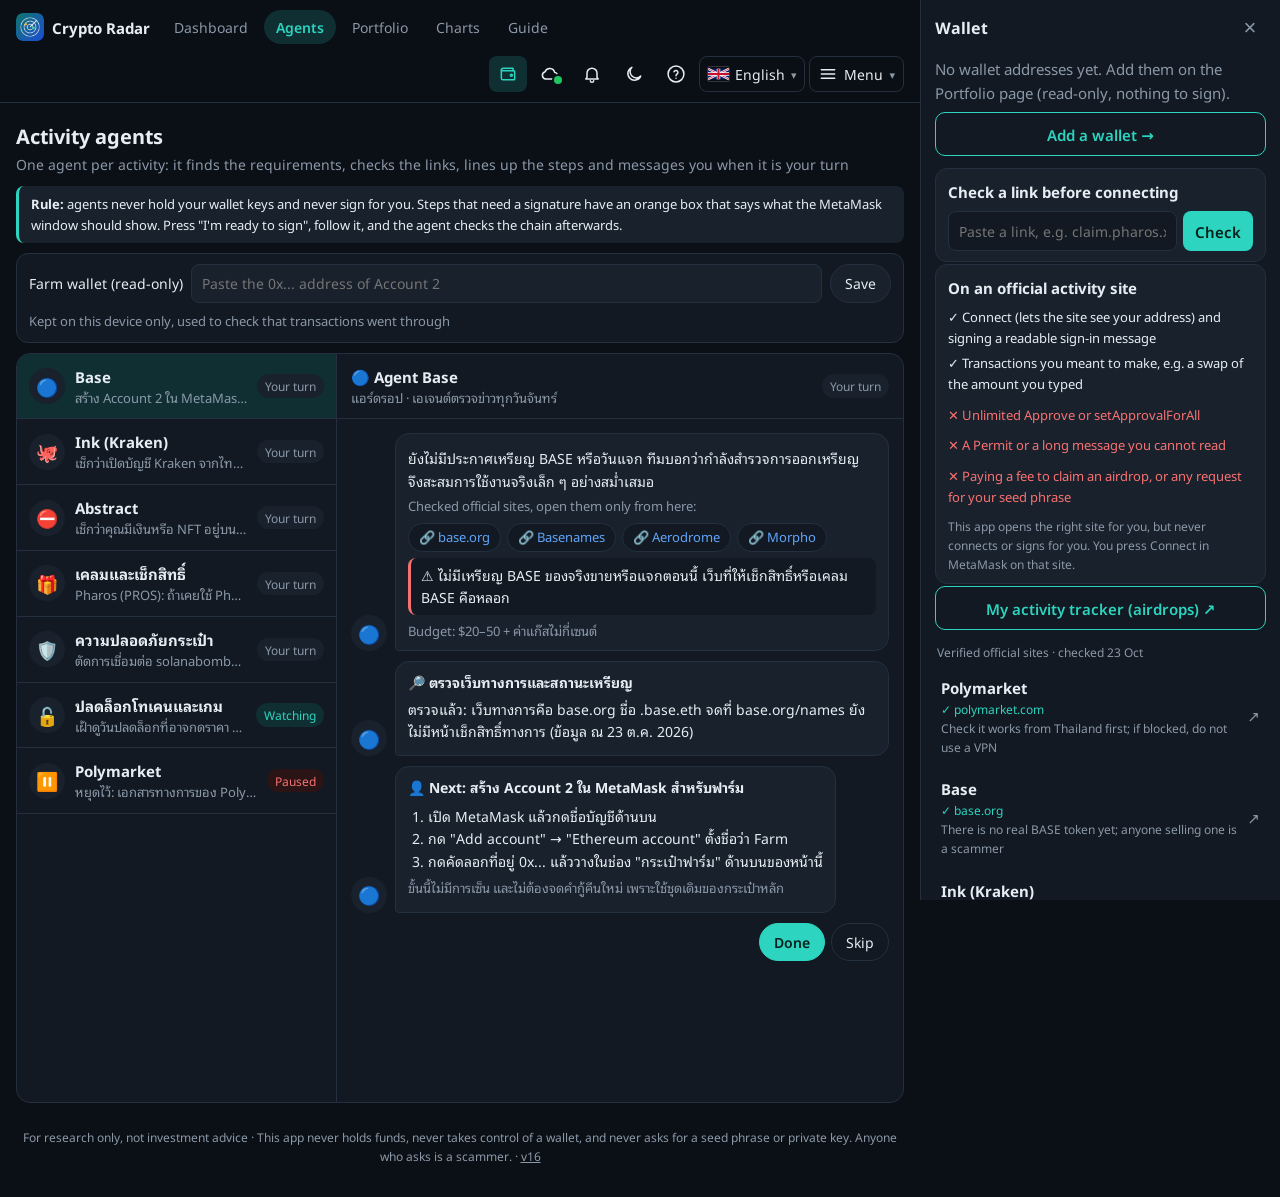
==== agents.html @ 705fb057 "v16: activity agents page (PM-style chat), per-agent task queues, sign-step pings One agent per acti" ====
<!doctype html>
<html lang="th">
<head>
<meta charset="utf-8">
<meta name="viewport" content="width=device-width,initial-scale=1,viewport-fit=cover">
<title>เอเจนต์ · เรดาร์คริปโต</title>
<meta name="theme-color" content="#0b1016">
<link rel="manifest" href="manifest.webmanifest">
<link rel="icon" href="icons/icon-192.png">
<link rel="apple-touch-icon" href="icons/apple-touch-icon.png">
<meta name="apple-mobile-web-app-capable" content="yes">
<meta name="apple-mobile-web-app-status-bar-style" content="black-translucent">
<link rel="preload" href="vendor/fonts/noto-sans-thai-looped-thai-wght-normal.woff2" as="font" type="font/woff2" crossorigin>
<link rel="stylesheet" href="css/app.css">
<script src="js/i18n.js"></script>
<style>
.ag { max-width: 1400px; margin: 0 auto; padding: 12px 16px 8px; }
.ag h1 { font-size: 20px; margin: 4px 0 2px; }
.ag .lead { color: var(--muted); margin: 0 0 10px; font-size: 14px; }
.rule { border-left: 3px solid var(--teal); background: var(--panel2); padding: 8px 12px; border-radius: 8px; margin: 0 0 10px; font-size: 13px; }
.farm { display: flex; flex-wrap: wrap; gap: 8px; align-items: center; background: var(--panel); border: 1px solid var(--line); border-radius: 12px; padding: 10px 12px; margin-bottom: 10px; font-size: 14px; }
.farm input { flex: 1 1 260px; min-width: 0; background: var(--panel2); border: 1px solid var(--line); border-radius: 8px; color: var(--fg); font: inherit; font-size: 14px; padding: 7px 10px; }
.btn { border: 1px solid var(--line); border-radius: 999px; padding: 7px 14px; background: var(--panel2); color: var(--fg); font: inherit; font-size: 14px; cursor: pointer; }
.btn.pri { background: var(--teal); color: var(--on-accent); border-color: var(--teal); font-weight: 600; }
.btn.warn { background: #f59e0b; color: #1f1300; border-color: #f59e0b; font-weight: 600; }
.btn.ghost { background: none; }
.btn:disabled { opacity: .6; cursor: wait; }
.meta { color: var(--muted); font-size: 13px; }
.pill { font-size: 12px; border-radius: 999px; padding: 2px 8px; background: var(--panel2); color: var(--muted); white-space: nowrap; }
.pill.sign { background: #3b2a06; color: #fbbf24; }
.pill.ok { background: var(--accent-bg); color: var(--teal); }
.pill.stop { background: #2a1416; color: #f87171; }
/* PM-style chat: agents on the left, the open conversation on the right; one pane at a time on a phone. */
.shell { display: grid; grid-template-columns: 320px 1fr; height: calc(100vh - 150px); min-height: 480px; background: var(--panel); border: 1px solid var(--line); border-radius: 14px; overflow: hidden; }
.alist { border-right: 1px solid var(--line); overflow-y: auto; }
.row { display: flex; gap: 10px; align-items: center; padding: 10px 12px; border-bottom: 1px solid var(--line); color: var(--fg); text-decoration: none; }
.row:hover { background: var(--panel2); }
.row.on { background: var(--accent-bg); }
.av { flex: none; width: 36px; height: 36px; border-radius: 50%; background: var(--panel2); display: grid; place-items: center; font-size: 18px; }
.mid { flex: 1; min-width: 0; display: flex; flex-direction: column; }
.mid .last { color: var(--muted); font-size: 13px; white-space: nowrap; overflow: hidden; text-overflow: ellipsis; }
.chat { display: flex; flex-direction: column; min-width: 0; min-height: 0; }
.chat .empty { margin: auto; color: var(--muted); }
.chead { display: flex; gap: 10px; align-items: center; padding: 10px 14px; border-bottom: 1px solid var(--line); }
.chead .ct { flex: 1; min-width: 0; display: flex; flex-direction: column; }
.back { display: none; color: var(--fg); text-decoration: none; font-size: 26px; line-height: 1; padding: 0 6px 0 0; }
.cbody { flex: 1; overflow-y: auto; padding: 14px; display: flex; flex-direction: column; gap: 10px; }
.msg { display: flex; gap: 8px; align-items: flex-end; max-width: 760px; }
.msg.me { align-self: flex-end; justify-content: flex-end; }
.bub { background: var(--panel2); border: 1px solid var(--line); border-radius: 14px 14px 14px 4px; padding: 9px 12px; font-size: 14px; min-width: 0; }
.msg.me .bub { background: var(--teal); color: var(--on-accent); border-color: var(--teal); border-radius: 14px 14px 4px 14px; }
.bub p { margin: 4px 0; }
.bub ol, .bub ul { margin: 6px 0; padding-left: 20px; }
.bub .tm { display: block; font-size: 11px; opacity: .75; text-align: right; }
.bub a { color: var(--blue); }
.links { display: flex; flex-wrap: wrap; gap: 6px; margin: 6px 0; }
.links a { background: var(--panel); border: 1px solid var(--line); border-radius: 999px; padding: 3px 10px; font-size: 13px; text-decoration: none; }
.danger { border-left: 3px solid #f87171; background: var(--panel); padding: 6px 10px; border-radius: 8px; margin: 6px 0; }
.facts { border: 1px solid #f59e0b; border-radius: 10px; padding: 8px 10px; margin-top: 6px; }
.chk { display: block; margin: 4px 0; }
.no { color: #f87171; margin-top: 6px; }
.replies { display: flex; flex-wrap: wrap; gap: 6px; justify-content: flex-end; }
@media (max-width: 759px) {
  .shell { grid-template-columns: 1fr; height: calc(100vh - 120px); }
  .shell.open .alist { display: none; }
  .shell:not(.open) .chat { display: none; }
  .back { display: block; }
  .rule, .ag .lead { display: none; }
}
</style>
</head>
<body>
<header class="app-bar">
  <a class="brand" href="./"><img src="icons/icon-192.png" alt=""><span>เรดาร์คริปโต</span></a>
  <nav class="tabs">
    <a href="./">แดชบอร์ด</a>
    <a href="agents.html" class="on">เอเจนต์</a>
    <a href="portfolio.html">พอร์ต</a>
    <a href="coin.html">กราฟ</a>
    <a href="guide.html">คู่มือ</a>
  </nav>
</header>

<main class="ag">
  <h1>เอเจนต์ทำกิจกรรมแทน</h1>
  <p class="lead">เอเจนต์ 1 ตัวต่อ 1 กิจกรรม หาเงื่อนไข ตรวจลิงก์ เรียงขั้นตอน และทักคุณเมื่อถึงคิว</p>
  <div class="rule"><b>กฎ:</b> เอเจนต์ไม่ถือกุญแจกระเป๋าและไม่เซ็นแทนคุณ ขั้นที่ต้องเซ็นจะมีกรอบสีส้ม บอกว่าหน้าต่าง MetaMask ควรเป็นแบบไหน กด "ฉันพร้อมเซ็น" แล้วทำตาม เซ็นเสร็จเอเจนต์จะตรวจบนเชนให้</div>

  <div class="farm">
    <span>กระเป๋าฟาร์ม (ดูอย่างเดียว)</span>
    <input id="farm" placeholder="วางที่อยู่ 0x... ของ Account 2" autocomplete="off" spellcheck="false">
    <button class="btn" id="farm-save" type="button">บันทึก</button>
    <span class="meta" id="farm-msg">เก็บไว้ในเครื่องนี้เท่านั้น ใช้ตรวจว่าธุรกรรมสำเร็จ</span>
  </div>

  <div class="shell" id="ag-shell">
    <nav class="alist" id="ag-list"><p class="loading">กำลังโหลด…</p></nav>
    <section class="chat" id="ag-chat"></section>
  </div>
</main>

<footer class="app-foot">
  ข้อมูลเพื่อการศึกษา ไม่ใช่คำแนะนำการลงทุน · แอปนี้ไม่รับฝากเงิน ไม่เชื่อมกระเป๋า และไม่ขอ seed phrase หรือ private key ใครขอคือมิจฉาชีพ
</footer>

<script src="js/version.js"></script>
<script src="js/app.js"></script>
<script src="js/wallet-panel.js"></script>
<script src="js/coins.js"></script>
<script src="js/alerts.js"></script>
<script src="js/agents.js"></script>
</body>
</html>
---- css/app.css ----
/* Noto Sans Thai Looped (SIL OFL, vendor/fonts/OFL.txt), served from the app so it also works offline. */
@font-face { font-family: "Noto Sans Thai Looped"; font-style: normal; font-display: swap; font-weight: 100 900;
  src: url(../vendor/fonts/noto-sans-thai-looped-thai-wght-normal.woff2) format("woff2-variations"), url(../vendor/fonts/noto-sans-thai-looped-thai-wght-normal.woff2) format("woff2");
  unicode-range: U+02D7, U+0303, U+0331, U+0E01-0E5B, U+200C-200D, U+25CC; }
@font-face { font-family: "Noto Sans Thai Looped"; font-style: normal; font-display: swap; font-weight: 100 900;
  src: url(../vendor/fonts/noto-sans-thai-looped-latin-wght-normal.woff2) format("woff2-variations"), url(../vendor/fonts/noto-sans-thai-looped-latin-wght-normal.woff2) format("woff2");
  unicode-range: U+0000-00FF, U+0131, U+0152-0153, U+02BB-02BC, U+02C6, U+02DA, U+02DC, U+0304, U+0308, U+0329, U+2000-206F, U+20AC, U+2122, U+2191, U+2193, U+2212, U+2215, U+FEFF, U+FFFD; }
:root {
  color-scheme: dark;
  --bg: #0b1016; --panel: #121922; --panel2: #18212c; --line: #243040;
  --fg: #e6edf3; --muted: #8b98a8; --teal: #2dd4bf; --blue: #60a5fa;
  --bar: rgba(11, 16, 22, .92); --accent-bg: #0f2f33; --on-accent: #04201c; --shadow: 0 10px 30px rgba(0, 0, 0, .45);
  /* Tokens the dashboard page expects from its host */
  --app-font: "Noto Sans Thai Looped", system-ui, -apple-system, "Segoe UI", "Leelawadee UI", sans-serif;
  --font-anthropic-sans: var(--app-font);
  --cds-font-size-caption: .8125rem; --cds-font-size-body: .9375rem; --cds-font-size-heading: 1.125rem;
  --cds-gap-xs: .25rem; --cds-gap-sm: .5rem; --cds-gap-md: .875rem; --cds-gap-lg: 1.25rem;
  --cds-pad-sm: .5rem; --cds-pad-md: .875rem; --cds-pad-lg: 1.25rem;
  --cds-radius: 14px; --cds-dur-slow: .3s;
}
* { box-sizing: border-box; }
html { background: var(--bg); }
body {
  margin: 0; background: var(--bg); color: var(--fg);
  font: 15px/1.6 var(--app-font);
  padding: env(safe-area-inset-top) env(safe-area-inset-right) env(safe-area-inset-bottom) env(safe-area-inset-left);
}
.app-bar {
  position: sticky; top: 0; z-index: 10; display: flex; align-items: center; gap: 12px; flex-wrap: wrap;
  padding: 10px 16px; background: var(--bar); backdrop-filter: blur(8px); border-bottom: 1px solid var(--line);
}
.brand { display: flex; align-items: center; gap: 8px; color: var(--fg); text-decoration: none; font-weight: 700; }
.brand img { width: 28px; height: 28px; border-radius: 7px; }
.tabs { display: flex; gap: 4px; }
.tabs a { color: var(--muted); text-decoration: none; padding: 6px 12px; border-radius: 999px; font-size: 14px; }
.tabs a.on { background: var(--accent-bg); color: var(--teal); font-weight: 600; }
.install { border: 0; border-radius: 8px; padding: 7px 12px; background: var(--teal); color: var(--on-accent); font: inherit; font-size: 14px; font-weight: 600; cursor: pointer; }
.app-main { max-width: 2400px; margin: 0 auto; padding: 0 clamp(12px, 1.5vw, 28px); }
.app-main .nf { border-radius: 0; }
.loading { color: var(--muted); padding: 40px 0; text-align: center; }
.app-foot { max-width: 2400px; margin: 0 auto; padding: 16px 16px 32px; color: var(--muted); font-size: 12px; text-align: center; }
.toast {
  position: fixed; left: 50%; bottom: calc(16px + env(safe-area-inset-bottom)); transform: translateX(-50%); z-index: 20;
  background: var(--panel2); border: 1px solid var(--line); border-radius: 10px; padding: 10px 14px; font-size: 14px;
  box-shadow: var(--shadow); max-width: calc(100vw - 32px);
}
.dash-skeleton { color: var(--muted); }
.new-version { display: flex; align-items: center; gap: 10px; }
.new-version button { border: 0; border-radius: 6px; padding: 5px 10px; background: var(--teal); color: var(--on-accent); font: inherit; font-weight: 600; cursor: pointer; }
a.toast { color: var(--fg); text-decoration: none; }
#price-table tbody tr { cursor: pointer; }
#price-table tbody tr:hover td { background: rgba(45, 212, 191, .06); }
.coinlink { color: inherit; text-decoration: underline dotted; text-underline-offset: 3px; }
.alert-toast { border-color: var(--teal); }

/* Top-right toolbar: status, bell, theme, help, language, menu */
.tools { margin-left: auto; display: flex; align-items: center; gap: 4px; }
.tb { position: relative; display: inline-flex; align-items: center; gap: 6px; height: 36px; min-width: 36px; padding: 0 8px; justify-content: center;
  border: 1px solid transparent; border-radius: 8px; background: none; color: var(--fg); font: inherit; font-size: 14px; font-weight: 400; cursor: pointer; text-decoration: none; }
.tb:hover, .tb[aria-expanded="true"] { background: var(--panel2); border-color: var(--line); }
.tb:focus-visible { outline: 2px solid var(--teal); outline-offset: 1px; }
.lang .tb, .menu .tb { border-color: var(--line); }
.tb .caret { color: var(--muted); font-size: 11px; }
.flag { display: inline-flex; line-height: 0; } .flag svg { border-radius: 2px; box-shadow: 0 0 0 1px rgba(127, 127, 127, .35); }
.status .dot { position: absolute; right: 6px; bottom: 7px; width: 8px; height: 8px; border-radius: 50%; background: #22c55e; box-shadow: 0 0 0 2px var(--bg); }
.status.off .dot { background: var(--muted); }
.status.off .tb { color: var(--muted); }
.bell .badge { position: absolute; top: 2px; right: 1px; min-width: 17px; height: 17px; padding: 0 4px; border-radius: 9px; background: #ef4444; color: #fff;
  font-size: 11px; font-weight: 700; line-height: 17px; text-align: center; box-shadow: 0 0 0 2px var(--bg); }
.dd { position: relative; }
.dd-panel { position: absolute; right: 0; top: calc(100% + 6px); z-index: 30; width: max-content; min-width: 220px; max-width: min(360px, calc(100vw - 24px));
  max-height: min(70vh, 520px); overflow: auto; background: var(--panel); border: 1px solid var(--line); border-radius: 12px; padding: 6px; box-shadow: var(--shadow); font-size: 14px; }
.status .dd-panel { padding: 12px 14px; display: grid; gap: 4px; }
.bell .dd-panel { width: 340px; }
.dd-head { font-weight: 700; padding: 6px 8px 4px; }
.dd-sec { color: var(--muted); font-size: 12px; padding: 8px 8px 2px; }
.dd-empty, .dd-note { padding: 8px; font-size: 12px; }
.dd-note { border-top: 1px solid var(--line); margin-top: 4px; }
.dd-sep { height: 1px; background: var(--line); margin: 4px 2px; }
.dd-item { display: flex; flex-direction: column; gap: 1px; width: 100%; padding: 8px; border: 0; border-radius: 8px; background: none; color: var(--fg);
  font: inherit; font-weight: 400; text-align: left; text-decoration: none; cursor: pointer; }
.dd-item.row { flex-direction: row; align-items: center; gap: 10px; }
.dd-item:hover, .dd-item:focus-visible { background: var(--panel2); outline: none; }
.dd-item .s { color: var(--muted); font-size: 12px; }
.dd-item.new .t::before { content: ""; display: inline-block; width: 7px; height: 7px; border-radius: 50%; background: var(--teal); margin-right: 6px; vertical-align: middle; }
.dd-item .ico { width: 20px; text-align: center; }
.dd-item .chk { margin-left: auto; color: var(--teal); font-weight: 700; }
.dd-item.on { color: var(--teal); }
.muted { color: var(--muted); }
.foot-ver { color: inherit; }
@media (max-width: 760px) {
  .app-bar { gap: 6px 8px; padding: 8px 12px; }
  .tabs { order: 3; width: 100%; justify-content: space-between; }
  .tabs a { flex: 1; text-align: center; padding: 6px 4px; }
  .tb .lbl, .tb .caret { display: none; }
  .tb { padding: 0 6px; }
  .install { padding: 6px 10px; font-size: 13px; }
  .dd { position: static; }
  .dd-panel { position: fixed; left: 12px; right: 12px; top: var(--top, 56px); width: auto; max-width: none; }
  .bell .dd-panel { width: auto; }
}
@media (max-width: 440px) { .brand span { display: none; } }

/* Light theme */
html[data-theme="light"] {
  color-scheme: light;
  --bg: #f5f7fa; --panel: #ffffff; --panel2: #eef2f6; --line: #d6dde6;
  --fg: #16202b; --muted: #5b6878; --teal: #0f766e; --blue: #1d4ed8;
  --bar: rgba(255, 255, 255, .92); --accent-bg: #d5f3ef; --on-accent: #ffffff; --shadow: 0 10px 30px rgba(15, 23, 42, .14);
  --green: #15803d; --amber: #b45309; --red: #dc2626;
}
html[data-theme="light"] .nf {
  color-scheme: light;
  --nf-bg: #f5f7fa; --nf-panel: #ffffff; --nf-panel-2: #eef2f6; --nf-line: #d6dde6; --nf-fg: #16202b; --nf-muted: #5b6878;
  --nf-teal: #0f766e; --nf-blue: #1d4ed8; --nf-green: #15803d; --nf-amber: #b45309; --nf-pink: #be185d; --nf-red: #dc2626; --nf-grey: #64748b;
}
html[data-theme="light"] .nf-nav button.on, html[data-theme="light"] .nf-filter button.on, html[data-theme="light"] .nf-go { background: #d5f3ef; }
html[data-theme="light"] .nf-go:hover, html[data-theme="light"] .nf-go:focus-visible, html[data-theme="light"] .nf-pf-go { color: #fff; }
html[data-theme="light"] .nf-alert, html[data-theme="light"] .nf-cd .it.hot { background: #fdecec; border-color: #f3b4b4; }
html[data-theme="light"] .nf-alert b:first-child { color: #b91c1c; }
html[data-theme="light"] .nf-adc .wl { color: #b45309; }
html[data-theme="light"] .pos { color: #15803d; } html[data-theme="light"] .neg { color: #dc2626; }
html[data-theme="light"] .b-up { background: #dcfce7; color: #15803d; } html[data-theme="light"] .b-down { background: #fee2e2; color: #b91c1c; } html[data-theme="light"] .b-side { background: #fef3c7; color: #92400e; }
html[data-theme="light"] .ic.xlm { background: #333; }
.dd-panel[hidden] { display: none !important; }

/* Wallet side panel (js/wallet-panel.js): docked on wide screens, a sheet on phones */
.wbtn[aria-pressed="true"] { background: var(--accent-bg); color: var(--teal); }
body.wp-docked { padding-right: calc(360px + env(safe-area-inset-right)); }
.wpanel { position: fixed; top: 0; right: 0; bottom: 0; width: 360px; z-index: 15; overflow-y: auto; overscroll-behavior: contain;
  background: var(--panel); border-left: 1px solid var(--line); padding: 12px 14px calc(16px + env(safe-area-inset-bottom)); display: flex; flex-direction: column; gap: 12px; }
body.wp-sheet .wpanel { z-index: 40; width: min(420px, 100%); box-shadow: var(--shadow); padding-top: calc(12px + env(safe-area-inset-top)); }
.wpanel[hidden] { display: none; }
.wp-head { display: flex; align-items: center; gap: 8px; }
.wp-head > b { font-size: 16px; }
.wp-acct { flex: 1; min-width: 0; font: inherit; font-weight: 700; font-size: 16px; color: var(--fg); background: none; border: 1px solid transparent; border-radius: 8px; padding: 6px 4px; cursor: pointer; }
.wp-acct:hover { border-color: var(--line); }
.wp-acct option { background: var(--panel); color: var(--fg); }
.wp-x { margin-left: auto; width: 32px; height: 32px; border: 0; border-radius: 8px; background: none; color: var(--muted); font-size: 22px; line-height: 1; cursor: pointer; }
.wp-x:hover { background: var(--panel2); color: var(--fg); }
.wp-addr { align-self: flex-start; display: inline-flex; gap: 4px; align-items: center; border: 1px solid var(--line); border-radius: 999px; background: var(--panel2); color: var(--fg);
  padding: 4px 10px; font: inherit; font-size: 13px; font-family: ui-monospace, Menlo, Consolas, monospace; cursor: pointer; max-width: 100%; }
.wp-addr.full { align-self: stretch; border-radius: 8px; justify-content: space-between; }
.wp-addr .mono { overflow-wrap: anywhere; text-align: left; }
.wp-addr .ic { color: var(--muted); }
.wp-addr.copied { border-color: var(--teal); color: var(--teal); }
.wp-addr.copied .ic::after { content: " ✓"; }
.wp-total b { display: block; font-size: 30px; font-weight: 700; font-variant-numeric: tabular-nums; line-height: 1.2; }
.wp-total .muted { font-size: 12px; }
.wp-acts { display: grid; grid-template-columns: repeat(4, 1fr); gap: 8px; }
.wp-act { display: flex; flex-direction: column; align-items: center; gap: 2px; padding: 10px 4px; border: 0; border-radius: 12px; background: var(--panel2);
  color: var(--fg); font: inherit; font-size: 13px; font-weight: 600; text-decoration: none; cursor: pointer; }
.wp-act:hover { outline: 1px solid var(--line); }
.wp-act .i { font-size: 17px; line-height: 1.2; }
.wp-recv { display: grid; gap: 6px; }
.wp-recv p { margin: 0; font-size: 12px; }
.wp-tabs { display: flex; gap: 18px; border-bottom: 1px solid var(--line); }
.wp-tabs button { border: 0; background: none; color: var(--muted); font: inherit; font-weight: 600; padding: 6px 0 8px; cursor: pointer; border-bottom: 2px solid transparent; margin-bottom: -1px; }
.wp-tabs button.on { color: var(--fg); border-bottom-color: var(--fg); }
.wp-list { display: flex; flex-direction: column; gap: 2px; }
.wp-pad { padding: 8px 2px; margin: 0; }
.wp-tok, .wp-site { display: flex; align-items: center; gap: 10px; padding: 9px 6px; border-radius: 10px; color: var(--fg); text-decoration: none; }
a.wp-tok[href]:hover, .wp-site:hover { background: var(--panel2); }
.wp-tok.unv { opacity: .55; }
.wp-dot { width: 32px; height: 32px; border-radius: 50%; display: grid; place-items: center; color: #fff; font-weight: 700; font-size: 13px; flex: none; }
.wp-tok .l, .wp-site .l { display: flex; flex-direction: column; min-width: 0; flex: 1; }
.wp-tok .r { display: flex; flex-direction: column; align-items: flex-end; text-align: right; }
.wp-tok .muted, .wp-site .muted { font-size: 12px; }
.wp-tok b { font-variant-numeric: tabular-nums; }
.wp-site .host { color: var(--teal); font-size: 12px; overflow-wrap: anywhere; }
.wp-site .go { color: var(--muted); }
.wp-sec { color: var(--muted); font-size: 12px; padding: 10px 2px 2px; }
.wp-check, .wp-rules { background: var(--panel2); border: 1px solid var(--line); border-radius: 12px; padding: 10px 12px; display: grid; gap: 8px; }
.wp-row { display: flex; gap: 6px; }
.wp-row input { flex: 1; min-width: 0; padding: 8px 10px; border-radius: 8px; border: 1px solid var(--line); background: var(--panel); color: var(--fg); font: inherit; font-size: 14px; }
.wp-row button { border: 0; border-radius: 8px; padding: 8px 12px; background: var(--teal); color: var(--on-accent); font: inherit; font-weight: 600; cursor: pointer; }
.wp-res:empty { display: none; }
.wp-res { display: grid; gap: 4px; font-size: 13px; border-radius: 8px; padding: 8px 10px; }
.wp-res.ok { background: rgba(34, 197, 94, .12); } .wp-res.warn { background: rgba(251, 191, 36, .14); } .wp-res.bad { background: rgba(248, 113, 113, .16); }
.wp-res a { color: var(--teal); font-weight: 600; }
.wp-rules ul { margin: 0; padding: 0; list-style: none; display: grid; gap: 4px; font-size: 13px; }
.wp-rules li.ok { color: var(--fg); } .wp-rules li.no { color: #f87171; }
html[data-theme="light"] .wp-rules li.no { color: #dc2626; }
.wp-rules p { margin: 0; font-size: 12px; }
.wp-cta { display: block; text-align: center; padding: 9px 12px; border-radius: 10px; border: 1px solid var(--teal); color: var(--teal); text-decoration: none; font-weight: 600; }
.wp-empty { display: grid; gap: 8px; }
.wp-empty p { margin: 0; color: var(--muted); }
@media (max-width: 1199px) { body.wp-docked { padding-right: env(safe-area-inset-right); } }

/* Wallet badges and wallet tabs (portfolio page and side panel) */
.wbadge { width: 26px; height: 26px; border-radius: 8px; display: inline-grid; place-items: center; flex: none; color: #fff; font-weight: 800; font-size: 13px; line-height: 1; overflow: hidden; }
.wbadge.img { background: #fff; }
.wbadge img { width: 100%; height: 100%; object-fit: contain; }
.wtabs { display: flex; gap: 6px; overflow-x: auto; padding: 2px 0 10px; scrollbar-width: thin; }
.wtab { display: inline-flex; align-items: center; gap: 8px; flex: none; padding: 7px 12px 7px 8px; border: 1px solid var(--line); border-radius: 12px;
  background: var(--panel2); color: var(--fg); font: inherit; font-size: 14px; font-weight: 600; cursor: pointer; }
.wtab .tot { color: var(--muted); font-weight: 500; font-variant-numeric: tabular-nums; }
.wtab.on { border-color: var(--teal); box-shadow: inset 0 0 0 1px var(--teal); }
.wtab.add { color: var(--teal); border-style: dashed; }
.wtab .plus { width: 26px; height: 26px; display: grid; place-items: center; font-size: 20px; }
.wpick { display: grid; grid-template-columns: repeat(auto-fill, minmax(210px, 1fr)); gap: 8px; }
.wpick-b { display: flex; align-items: center; gap: 10px; padding: 10px 12px; border: 1px solid var(--line); border-radius: 12px; background: var(--panel2);
  color: var(--fg); font: inherit; text-align: left; cursor: pointer; }
.wpick-b:hover { border-color: var(--teal); }
.wpick-b .wbadge { width: 34px; height: 34px; border-radius: 10px; font-size: 17px; }
.wpick-b .t { display: flex; flex-direction: column; }
.wpick-b .t .muted { font-size: 12px; font-weight: 400; }
.wp-name { font-size: 16px; min-width: 0; overflow: hidden; text-overflow: ellipsis; white-space: nowrap; }
.wp-wtabs { display: flex; gap: 6px; overflow-x: auto; }
.wp-wtab { display: grid; place-items: center; width: 40px; height: 40px; flex: none; border: 1px solid var(--line); border-radius: 12px; background: var(--panel2); cursor: pointer; padding: 0; }
.wp-wtab .wbadge { width: 28px; height: 28px; }
.wp-wtab.on { border-color: var(--teal); box-shadow: inset 0 0 0 1px var(--teal); }
.wp-wtab.plus { color: var(--teal); font-size: 22px; text-decoration: none; border-style: dashed; }
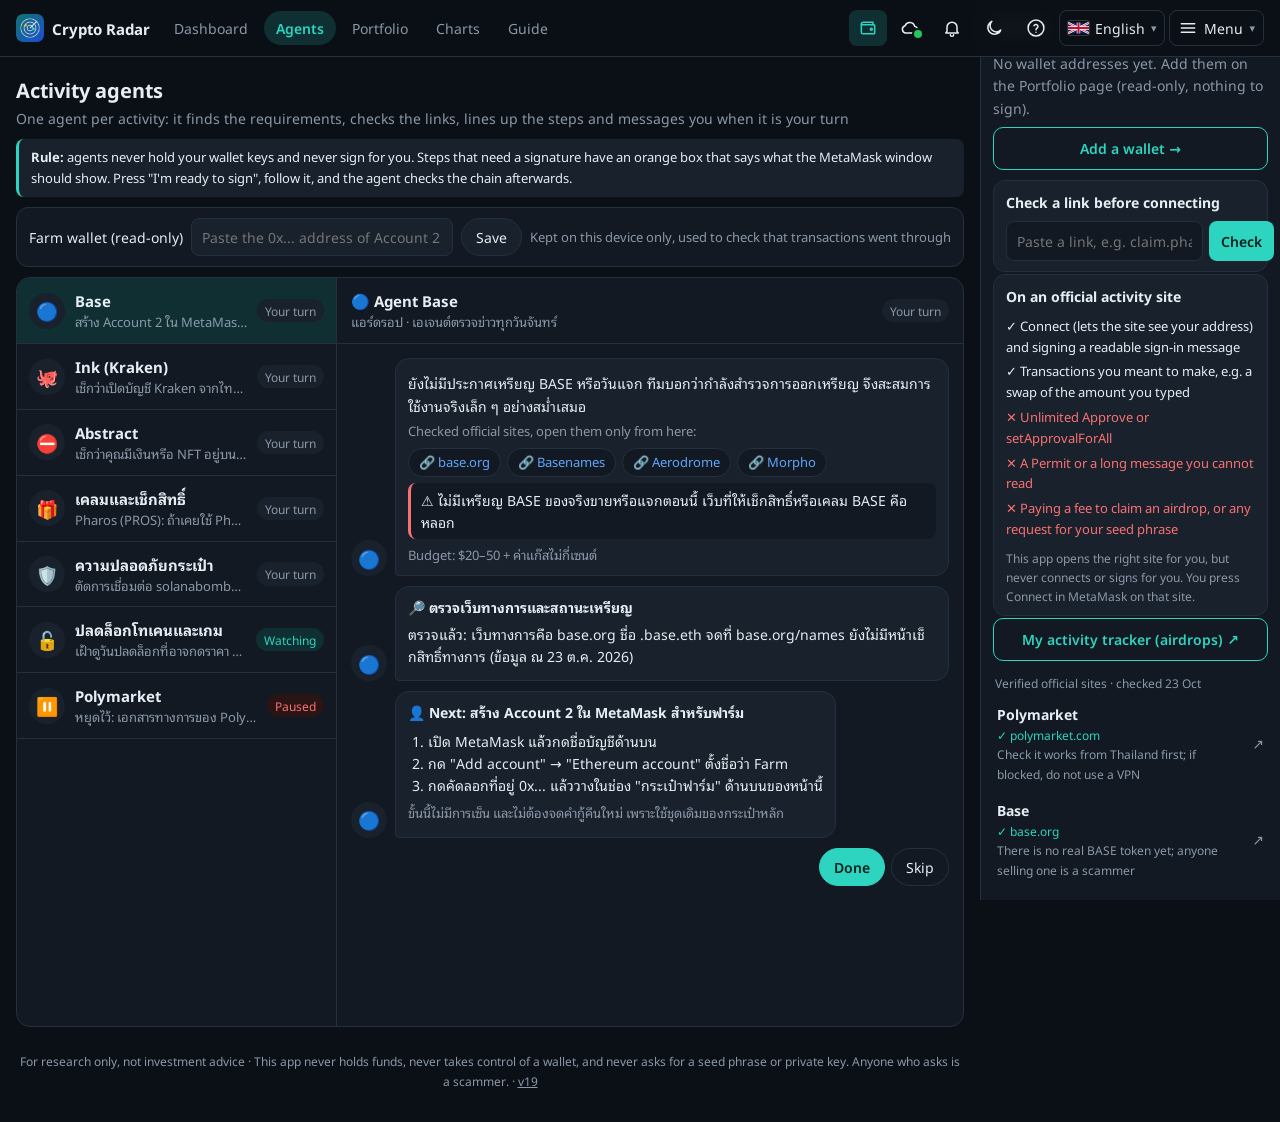
==== commit 2871fbaa: "v19: floating agent chat on every page, PM style A round button bottom-right (with the number of age" ====
--- a/agents.html
+++ b/agents.html
@@ -20,51 +20,16 @@
 .rule { border-left: 3px solid var(--teal); background: var(--panel2); padding: 8px 12px; border-radius: 8px; margin: 0 0 10px; font-size: 13px; }
 .farm { display: flex; flex-wrap: wrap; gap: 8px; align-items: center; background: var(--panel); border: 1px solid var(--line); border-radius: 12px; padding: 10px 12px; margin-bottom: 10px; font-size: 14px; }
 .farm input { flex: 1 1 260px; min-width: 0; background: var(--panel2); border: 1px solid var(--line); border-radius: 8px; color: var(--fg); font: inherit; font-size: 14px; padding: 7px 10px; }
-.btn { border: 1px solid var(--line); border-radius: 999px; padding: 7px 14px; background: var(--panel2); color: var(--fg); font: inherit; font-size: 14px; cursor: pointer; }
-.btn.pri { background: var(--teal); color: var(--on-accent); border-color: var(--teal); font-weight: 600; }
-.btn.warn { background: #f59e0b; color: #1f1300; border-color: #f59e0b; font-weight: 600; }
-.btn.ghost { background: none; }
-.btn:disabled { opacity: .6; cursor: wait; }
-.meta { color: var(--muted); font-size: 13px; }
-.pill { font-size: 12px; border-radius: 999px; padding: 2px 8px; background: var(--panel2); color: var(--muted); white-space: nowrap; }
-.pill.sign { background: #3b2a06; color: #fbbf24; }
-.pill.ok { background: var(--accent-bg); color: var(--teal); }
-.pill.stop { background: #2a1416; color: #f87171; }
 /* PM-style chat: agents on the left, the open conversation on the right; one pane at a time on a phone. */
 .shell { display: grid; grid-template-columns: 320px 1fr; height: calc(100vh - 150px); min-height: 480px; background: var(--panel); border: 1px solid var(--line); border-radius: 14px; overflow: hidden; }
 .alist { border-right: 1px solid var(--line); overflow-y: auto; }
-.row { display: flex; gap: 10px; align-items: center; padding: 10px 12px; border-bottom: 1px solid var(--line); color: var(--fg); text-decoration: none; }
-.row:hover { background: var(--panel2); }
-.row.on { background: var(--accent-bg); }
-.av { flex: none; width: 36px; height: 36px; border-radius: 50%; background: var(--panel2); display: grid; place-items: center; font-size: 18px; }
-.mid { flex: 1; min-width: 0; display: flex; flex-direction: column; }
-.mid .last { color: var(--muted); font-size: 13px; white-space: nowrap; overflow: hidden; text-overflow: ellipsis; }
 .chat { display: flex; flex-direction: column; min-width: 0; min-height: 0; }
 .chat .empty { margin: auto; color: var(--muted); }
-.chead { display: flex; gap: 10px; align-items: center; padding: 10px 14px; border-bottom: 1px solid var(--line); }
-.chead .ct { flex: 1; min-width: 0; display: flex; flex-direction: column; }
-.back { display: none; color: var(--fg); text-decoration: none; font-size: 26px; line-height: 1; padding: 0 6px 0 0; }
-.cbody { flex: 1; overflow-y: auto; padding: 14px; display: flex; flex-direction: column; gap: 10px; }
-.msg { display: flex; gap: 8px; align-items: flex-end; max-width: 760px; }
-.msg.me { align-self: flex-end; justify-content: flex-end; }
-.bub { background: var(--panel2); border: 1px solid var(--line); border-radius: 14px 14px 14px 4px; padding: 9px 12px; font-size: 14px; min-width: 0; }
-.msg.me .bub { background: var(--teal); color: var(--on-accent); border-color: var(--teal); border-radius: 14px 14px 4px 14px; }
-.bub p { margin: 4px 0; }
-.bub ol, .bub ul { margin: 6px 0; padding-left: 20px; }
-.bub .tm { display: block; font-size: 11px; opacity: .75; text-align: right; }
-.bub a { color: var(--blue); }
-.links { display: flex; flex-wrap: wrap; gap: 6px; margin: 6px 0; }
-.links a { background: var(--panel); border: 1px solid var(--line); border-radius: 999px; padding: 3px 10px; font-size: 13px; text-decoration: none; }
-.danger { border-left: 3px solid #f87171; background: var(--panel); padding: 6px 10px; border-radius: 8px; margin: 6px 0; }
-.facts { border: 1px solid #f59e0b; border-radius: 10px; padding: 8px 10px; margin-top: 6px; }
-.chk { display: block; margin: 4px 0; }
-.no { color: #f87171; margin-top: 6px; }
-.replies { display: flex; flex-wrap: wrap; gap: 6px; justify-content: flex-end; }
 @media (max-width: 759px) {
   .shell { grid-template-columns: 1fr; height: calc(100vh - 120px); }
   .shell.open .alist { display: none; }
   .shell:not(.open) .chat { display: none; }
-  .back { display: block; }
+  .agc .back { display: block; }
   .rule, .ag .lead { display: none; }
 }
 </style>
@@ -81,7 +46,7 @@
   </nav>
 </header>
 
-<main class="ag">
+<main class="ag agc">
   <h1>เอเจนต์ทำกิจกรรมแทน</h1>
   <p class="lead">เอเจนต์ 1 ตัวต่อ 1 กิจกรรม หาเงื่อนไข ตรวจลิงก์ เรียงขั้นตอน และทักคุณเมื่อถึงคิว</p>
   <div class="rule"><b>กฎ:</b> เอเจนต์ไม่ถือกุญแจกระเป๋าและไม่เซ็นแทนคุณ ขั้นที่ต้องเซ็นจะมีกรอบสีส้ม บอกว่าหน้าต่าง MetaMask ควรเป็นแบบไหน กด "ฉันพร้อมเซ็น" แล้วทำตาม เซ็นเสร็จเอเจนต์จะตรวจบนเชนให้</div>
--- a/css/app.css
+++ b/css/app.css
@@ -126,9 +126,13 @@
 
 /* Wallet side panel (js/wallet-panel.js): docked on wide screens, a sheet on phones */
 .wbtn[aria-pressed="true"] { background: var(--accent-bg); color: var(--teal); }
-body.wp-docked { padding-right: calc(360px + env(safe-area-inset-right)); }
-.wpanel { position: fixed; top: 0; right: 0; bottom: 0; width: 360px; z-index: 15; overflow-y: auto; overscroll-behavior: contain;
-  background: var(--panel); border-left: 1px solid var(--line); padding: 12px 14px calc(16px + env(safe-area-inset-bottom)); display: flex; flex-direction: column; gap: 12px; }
+:root { --wp-w: 300px; }
+body.wp-docked { padding-right: calc(var(--wp-w) + env(safe-area-inset-right)); }
+/* Docked panel sits under the top bar; the bar keeps the full width by reaching into the body's right padding. */
+body.wp-docked .app-bar { margin-right: calc(-1 * (var(--wp-w) + env(safe-area-inset-right))); z-index: 20; }
+body.wp-docked .wpanel { top: var(--bar-h, 0px); }
+.wpanel { position: fixed; top: 0; right: 0; bottom: 0; width: var(--wp-w); z-index: 15; overflow-y: auto; overscroll-behavior: contain;
+  background: var(--panel); border-left: 1px solid var(--line); padding: 10px 12px calc(14px + env(safe-area-inset-bottom)); display: flex; flex-direction: column; gap: 10px; font-size: 14px; }
 body.wp-sheet .wpanel { z-index: 40; width: min(420px, 100%); box-shadow: var(--shadow); padding-top: calc(12px + env(safe-area-inset-top)); }
 .wpanel[hidden] { display: none; }
 .wp-head { display: flex; align-items: center; gap: 8px; }
@@ -145,13 +149,13 @@
 .wp-addr .ic { color: var(--muted); }
 .wp-addr.copied { border-color: var(--teal); color: var(--teal); }
 .wp-addr.copied .ic::after { content: " ✓"; }
-.wp-total b { display: block; font-size: 30px; font-weight: 700; font-variant-numeric: tabular-nums; line-height: 1.2; }
+.wp-total b { display: block; font-size: 24px; font-weight: 700; font-variant-numeric: tabular-nums; line-height: 1.2; }
 .wp-total .muted { font-size: 12px; }
-.wp-acts { display: grid; grid-template-columns: repeat(4, 1fr); gap: 8px; }
-.wp-act { display: flex; flex-direction: column; align-items: center; gap: 2px; padding: 10px 4px; border: 0; border-radius: 12px; background: var(--panel2);
-  color: var(--fg); font: inherit; font-size: 13px; font-weight: 600; text-decoration: none; cursor: pointer; }
+.wp-acts { display: grid; grid-template-columns: repeat(4, 1fr); gap: 6px; }
+.wp-act { display: flex; flex-direction: column; align-items: center; gap: 1px; padding: 6px 2px; border: 0; border-radius: 10px; background: var(--panel2);
+  color: var(--fg); font: inherit; font-size: 12px; font-weight: 600; text-decoration: none; cursor: pointer; }
 .wp-act:hover { outline: 1px solid var(--line); }
-.wp-act .i { font-size: 17px; line-height: 1.2; }
+.wp-act .i { font-size: 15px; line-height: 1.2; }
 .wp-recv { display: grid; gap: 6px; }
 .wp-recv p { margin: 0; font-size: 12px; }
 .wp-tabs { display: flex; gap: 18px; border-bottom: 1px solid var(--line); }
@@ -159,10 +163,10 @@
 .wp-tabs button.on { color: var(--fg); border-bottom-color: var(--fg); }
 .wp-list { display: flex; flex-direction: column; gap: 2px; }
 .wp-pad { padding: 8px 2px; margin: 0; }
-.wp-tok, .wp-site { display: flex; align-items: center; gap: 10px; padding: 9px 6px; border-radius: 10px; color: var(--fg); text-decoration: none; }
+.wp-tok, .wp-site { display: flex; align-items: center; gap: 8px; padding: 7px 4px; border-radius: 10px; color: var(--fg); text-decoration: none; }
 a.wp-tok[href]:hover, .wp-site:hover { background: var(--panel2); }
 .wp-tok.unv { opacity: .55; }
-.wp-dot { width: 32px; height: 32px; border-radius: 50%; display: grid; place-items: center; color: #fff; font-weight: 700; font-size: 13px; flex: none; }
+.wp-dot { width: 28px; height: 28px; border-radius: 50%; display: grid; place-items: center; color: #fff; font-weight: 700; font-size: 13px; flex: none; }
 .wp-tok .l, .wp-site .l { display: flex; flex-direction: column; min-width: 0; flex: 1; }
 .wp-tok .r { display: flex; flex-direction: column; align-items: flex-end; text-align: right; }
 .wp-tok .muted, .wp-site .muted { font-size: 12px; }
@@ -185,6 +189,11 @@
 .wp-cta { display: block; text-align: center; padding: 9px 12px; border-radius: 10px; border: 1px solid var(--teal); color: var(--teal); text-decoration: none; font-weight: 600; }
 .wp-empty { display: grid; gap: 8px; }
 .wp-empty p { margin: 0; color: var(--muted); }
+/* Drag the panel's left edge to resize it; double-click resets. */
+.wp-grip { display: none; position: fixed; top: var(--bar-h, 0px); bottom: 0; right: calc(var(--wp-w) - 3px); width: 6px; z-index: 16; cursor: col-resize; }
+body.wp-docked .wp-grip { display: block; }
+.wp-grip:hover, .wp-grip.drag { background: var(--teal); opacity: .5; }
+body.wp-resizing { user-select: none; cursor: col-resize; }
 @media (max-width: 1199px) { body.wp-docked { padding-right: env(safe-area-inset-right); } }
 
 /* Wallet badges and wallet tabs (portfolio page and side panel) */
@@ -205,9 +214,111 @@
 .wpick-b .wbadge { width: 34px; height: 34px; border-radius: 10px; font-size: 17px; }
 .wpick-b .t { display: flex; flex-direction: column; }
 .wpick-b .t .muted { font-size: 12px; font-weight: 400; }
-.wp-name { font-size: 16px; min-width: 0; overflow: hidden; text-overflow: ellipsis; white-space: nowrap; }
+.easy { display: grid; gap: 6px; margin: 4px 0 14px; max-width: 560px; }
+.easy .big { font-size: 16px; padding: 14px 18px; border-radius: 12px; }
+.easy p { margin: 0 0 6px; font-size: 13px; }
+.easy .msg:empty { display: none; }
+.bdlg { border: 1px solid var(--line); border-radius: 16px; background: var(--panel); color: var(--fg); padding: 18px; width: min(420px, calc(100vw - 32px)); }
+.bdlg::backdrop { background: rgba(0, 0, 0, .55); }
+.bdlg h3 { margin: 0 0 4px; font-size: 18px; }
+.bdlg-opts { display: grid; gap: 8px; margin: 12px 0; }
+.bdlg-opts button { display: flex; align-items: center; gap: 12px; text-align: left; font-size: 16px; padding: 14px 16px; border-radius: 12px; background: var(--panel2); color: var(--fg); border: 1px solid var(--line); }
+.bdlg-opts button:hover, .bdlg-opts button.on { border-color: var(--teal); }
+.bdlg-opts .bi { font-size: 22px; }
+.bdlg-opts small { display: block; font-weight: 400; color: var(--muted); font-size: 12px; }
+.bdlg .msg:empty { display: none; }
+.bdlg .msg { background: var(--panel2); border-radius: 10px; padding: 10px 12px; margin-bottom: 10px; }
+.cmore { margin: 14px 0 4px; border: 1px solid var(--line); border-radius: 12px; padding: 8px 12px; }
+.cmore > summary { cursor: pointer; font-weight: 600; color: var(--muted); }
+.cmore[open] > summary { margin-bottom: 8px; }
+.cmore .danger { border-left: 3px solid #f87171; background: rgba(248, 113, 113, .1); padding: 10px 12px; border-radius: 8px; margin: 0 0 10px; }
+.cbrowser { margin: 8px 0 4px; border: 1px solid var(--line); border-radius: 12px; padding: 8px 12px; background: var(--panel2); }
+.cbrowser > summary { cursor: pointer; font-weight: 600; color: var(--blue); }
+.cbrowser p, .cbrowser ol { margin: 8px 0; }
+.cbrowser ol { padding-left: 20px; }
+.cbrowser .row { display: flex; flex-wrap: wrap; align-items: center; gap: 8px; }
+.cbrowser .btnlink { display: inline-block; padding: 9px 14px; border-radius: 8px; background: var(--panel); color: var(--fg); border: 1px solid var(--line); font-weight: 600; text-decoration: none; }
+.cbrowser .btnlink:hover { border-color: var(--teal); }
+.cbrowser .danger { margin-top: 8px; border-left: 3px solid #f87171; background: rgba(248, 113, 113, .1); padding: 10px 12px; border-radius: 8px; }
+.wp-name { font-size: 15px; min-width: 0; overflow: hidden; text-overflow: ellipsis; white-space: nowrap; }
 .wp-wtabs { display: flex; gap: 6px; overflow-x: auto; }
-.wp-wtab { display: grid; place-items: center; width: 40px; height: 40px; flex: none; border: 1px solid var(--line); border-radius: 12px; background: var(--panel2); cursor: pointer; padding: 0; }
-.wp-wtab .wbadge { width: 28px; height: 28px; }
+.wp-wtab { display: grid; place-items: center; width: 32px; height: 32px; flex: none; border: 1px solid var(--line); border-radius: 10px; background: var(--panel2); cursor: pointer; padding: 0; }
+.wp-wtab .wbadge { width: 22px; height: 22px; font-size: 12px; border-radius: 7px; }
 .wp-wtab.on { border-color: var(--teal); box-shadow: inset 0 0 0 1px var(--teal); }
-.wp-wtab.plus { color: var(--teal); font-size: 22px; text-decoration: none; border-style: dashed; }
+.wp-wtab.plus { color: var(--teal); font-size: 18px; text-decoration: none; border-style: dashed; }
+
+/* Coin logos with a network badge (js/app.js CRLogo). */
+.clogo { position: relative; display: inline-grid; place-items: center; width: 28px; height: 28px; flex: none; vertical-align: middle; }
+.clogo > img, .clogo > .clogo-l { width: 100%; height: 100%; border-radius: 50%; }
+.clogo-l { display: grid; place-items: center; color: #fff; font-weight: 700; font-size: 12px; line-height: 1; }
+.clogo-b { position: absolute; right: -3px; bottom: -3px; width: 13px; height: 13px; border-radius: 4px; background: var(--panel); box-shadow: 0 0 0 2px var(--panel); overflow: hidden; }
+.clogo-b > img, .clogo-b > .clogo-l { width: 100%; height: 100%; border-radius: 3px; font-size: 8px; }
+.coin-cell { display: inline-flex; align-items: center; gap: 8px; }
+.coin-cell .clogo { width: 22px; height: 22px; }
+
+/* Agent chat (agents page and the floating chat on every page), see js/agents.js */
+.agc .btn { border: 1px solid var(--line); border-radius: 999px; padding: 7px 14px; background: var(--panel2); color: var(--fg); font: inherit; font-size: 14px; cursor: pointer; }
+.agc .btn.pri { background: var(--teal); color: var(--on-accent); border-color: var(--teal); font-weight: 600; }
+.agc .btn.warn { background: #f59e0b; color: #1f1300; border-color: #f59e0b; font-weight: 600; }
+.agc .btn.ghost { background: none; }
+.agc .btn:disabled { opacity: .6; cursor: wait; }
+.agc .meta { color: var(--muted); font-size: 13px; }
+.agc .pill { font-size: 12px; border-radius: 999px; padding: 2px 8px; background: var(--panel2); color: var(--muted); white-space: nowrap; }
+.agc .pill.sign { background: #3b2a06; color: #fbbf24; }
+.agc .pill.ok { background: var(--accent-bg); color: var(--teal); }
+.agc .pill.stop { background: #2a1416; color: #f87171; }
+.agc .row { display: flex; gap: 10px; align-items: center; padding: 10px 12px; border-bottom: 1px solid var(--line); color: var(--fg); text-decoration: none; }
+.agc .row:hover { background: var(--panel2); }
+.agc .row.on { background: var(--accent-bg); }
+.agc .av { flex: none; width: 36px; height: 36px; border-radius: 50%; background: var(--panel2); display: grid; place-items: center; font-size: 18px; }
+.agc .mid { flex: 1; min-width: 0; display: flex; flex-direction: column; }
+.agc .mid .last { color: var(--muted); font-size: 13px; white-space: nowrap; overflow: hidden; text-overflow: ellipsis; }
+.agc .chead { display: flex; gap: 10px; align-items: center; padding: 10px 14px; border-bottom: 1px solid var(--line); }
+.agc .chead .ct { flex: 1; min-width: 0; display: flex; flex-direction: column; }
+.agc .back { display: none; color: var(--fg); text-decoration: none; font-size: 26px; line-height: 1; padding: 0 6px 0 0; }
+.agc .cbody { flex: 1; overflow-y: auto; padding: 14px; display: flex; flex-direction: column; gap: 10px; }
+.agc .msg { display: flex; gap: 8px; align-items: flex-end; max-width: 760px; }
+.agc .msg.me { align-self: flex-end; justify-content: flex-end; }
+.agc .bub { background: var(--panel2); border: 1px solid var(--line); border-radius: 14px 14px 14px 4px; padding: 9px 12px; font-size: 14px; min-width: 0; }
+.agc .msg.me .bub { background: var(--teal); color: var(--on-accent); border-color: var(--teal); border-radius: 14px 14px 4px 14px; }
+.agc .bub p { margin: 4px 0; }
+.agc .bub ol, .agc .bub ul { margin: 6px 0; padding-left: 20px; }
+.agc .bub .tm { display: block; font-size: 11px; opacity: .75; text-align: right; }
+.agc .bub a { color: var(--blue); }
+.agc .links { display: flex; flex-wrap: wrap; gap: 6px; margin: 6px 0; }
+.agc .links a { background: var(--panel); border: 1px solid var(--line); border-radius: 999px; padding: 3px 10px; font-size: 13px; text-decoration: none; }
+.agc .danger { border-left: 3px solid #f87171; background: var(--panel); padding: 6px 10px; border-radius: 8px; margin: 6px 0; }
+.agc .facts { border: 1px solid #f59e0b; border-radius: 10px; padding: 8px 10px; margin-top: 6px; }
+.agc .chk { display: block; margin: 4px 0; }
+.agc .no { color: #f87171; margin-top: 6px; }
+.agc .replies { display: flex; flex-wrap: wrap; gap: 6px; justify-content: flex-end; }
+/* Floating agent chat, bottom-right like the PM app */
+.agfab { position: fixed; right: calc(18px + env(safe-area-inset-right)); bottom: calc(18px + env(safe-area-inset-bottom)); z-index: 35; width: 58px; height: 58px; border-radius: 50%;
+  border: 0; background: linear-gradient(135deg, #0f766e, #2563eb); color: #fff; display: grid; place-items: center; cursor: pointer; box-shadow: var(--shadow); }
+.agfab .badge { position: absolute; top: -2px; right: -2px; min-width: 20px; height: 20px; padding: 0 5px; border-radius: 999px; background: #ef4444; color: #fff; font-size: 12px; font-weight: 700; line-height: 20px; text-align: center; }
+body.wp-docked .agfab { right: calc(var(--wp-w) + 18px + env(safe-area-inset-right)); }
+body.wp-docked .agpop { right: calc(var(--wp-w) + 18px + env(safe-area-inset-right)); }
+.agpop { position: fixed; right: calc(18px + env(safe-area-inset-right)); bottom: calc(88px + env(safe-area-inset-bottom)); z-index: 36; width: min(400px, calc(100vw - 24px));
+  height: min(640px, calc(100vh - 120px)); display: flex; flex-direction: column; background: var(--panel); border: 1px solid var(--line); border-radius: 18px; overflow: hidden; box-shadow: var(--shadow); }
+.agpop[hidden] { display: none; }
+.agpop .pophead { position: relative; display: flex; flex-direction: column; gap: 2px; padding: 18px 20px; background: linear-gradient(135deg, #0f766e, #3b5998); color: #fff; }
+.agpop .pophead .hi { font-size: 14px; opacity: .9; }
+.agpop .pophead b { font-size: 19px; }
+.agpop .x { position: absolute; top: 12px; right: 12px; width: 32px; height: 32px; border-radius: 50%; border: 0; background: rgba(255, 255, 255, .2); color: inherit; font-size: 20px; line-height: 1; cursor: pointer; }
+.agpop .chead { position: relative; padding-right: 52px; }
+.agpop .chead .x { background: var(--panel2); color: var(--fg); top: 10px; }
+.agpop .back { display: block; border: 0; background: none; cursor: pointer; font: inherit; font-size: 26px; }
+.agpop .popbody { flex: 1; overflow-y: auto; padding: 14px; display: flex; flex-direction: column; gap: 12px; }
+.agpop .ask { display: flex; flex-wrap: wrap; gap: 6px; align-items: center; background: var(--panel2); border-radius: 12px; padding: 10px 12px; font-size: 14px; }
+.agpop .tiles { display: grid; grid-template-columns: repeat(3, 1fr); gap: 8px; }
+.agpop .tile { display: flex; flex-direction: column; align-items: center; gap: 2px; padding: 12px 6px; border: 1px solid var(--line); border-radius: 14px; background: var(--bg); color: var(--fg); font: inherit; font-size: 14px; cursor: pointer; }
+.agpop .tile.on { border-color: var(--teal); }
+.agpop .tile .ti { font-size: 22px; }
+.agpop .search { width: 100%; background: var(--bg); border: 1px solid var(--line); border-radius: 12px; color: var(--fg); font: inherit; font-size: 14px; padding: 10px 12px; }
+.agpop .sec { font-weight: 700; font-size: 14px; margin: 4px 0; }
+.agpop .row { width: 100%; border: 0; border-bottom: 1px solid var(--line); background: none; font: inherit; text-align: left; cursor: pointer; border-radius: 10px; }
+.agpop .more { color: var(--blue); font-size: 14px; text-align: center; text-decoration: none; padding: 4px 0 8px; }
+@media (max-width: 759px) {
+  .agpop { right: 12px; left: 12px; width: auto; bottom: calc(84px + env(safe-area-inset-bottom)); height: calc(100vh - 110px); }
+  .agfab { width: 52px; height: 52px; }
+}
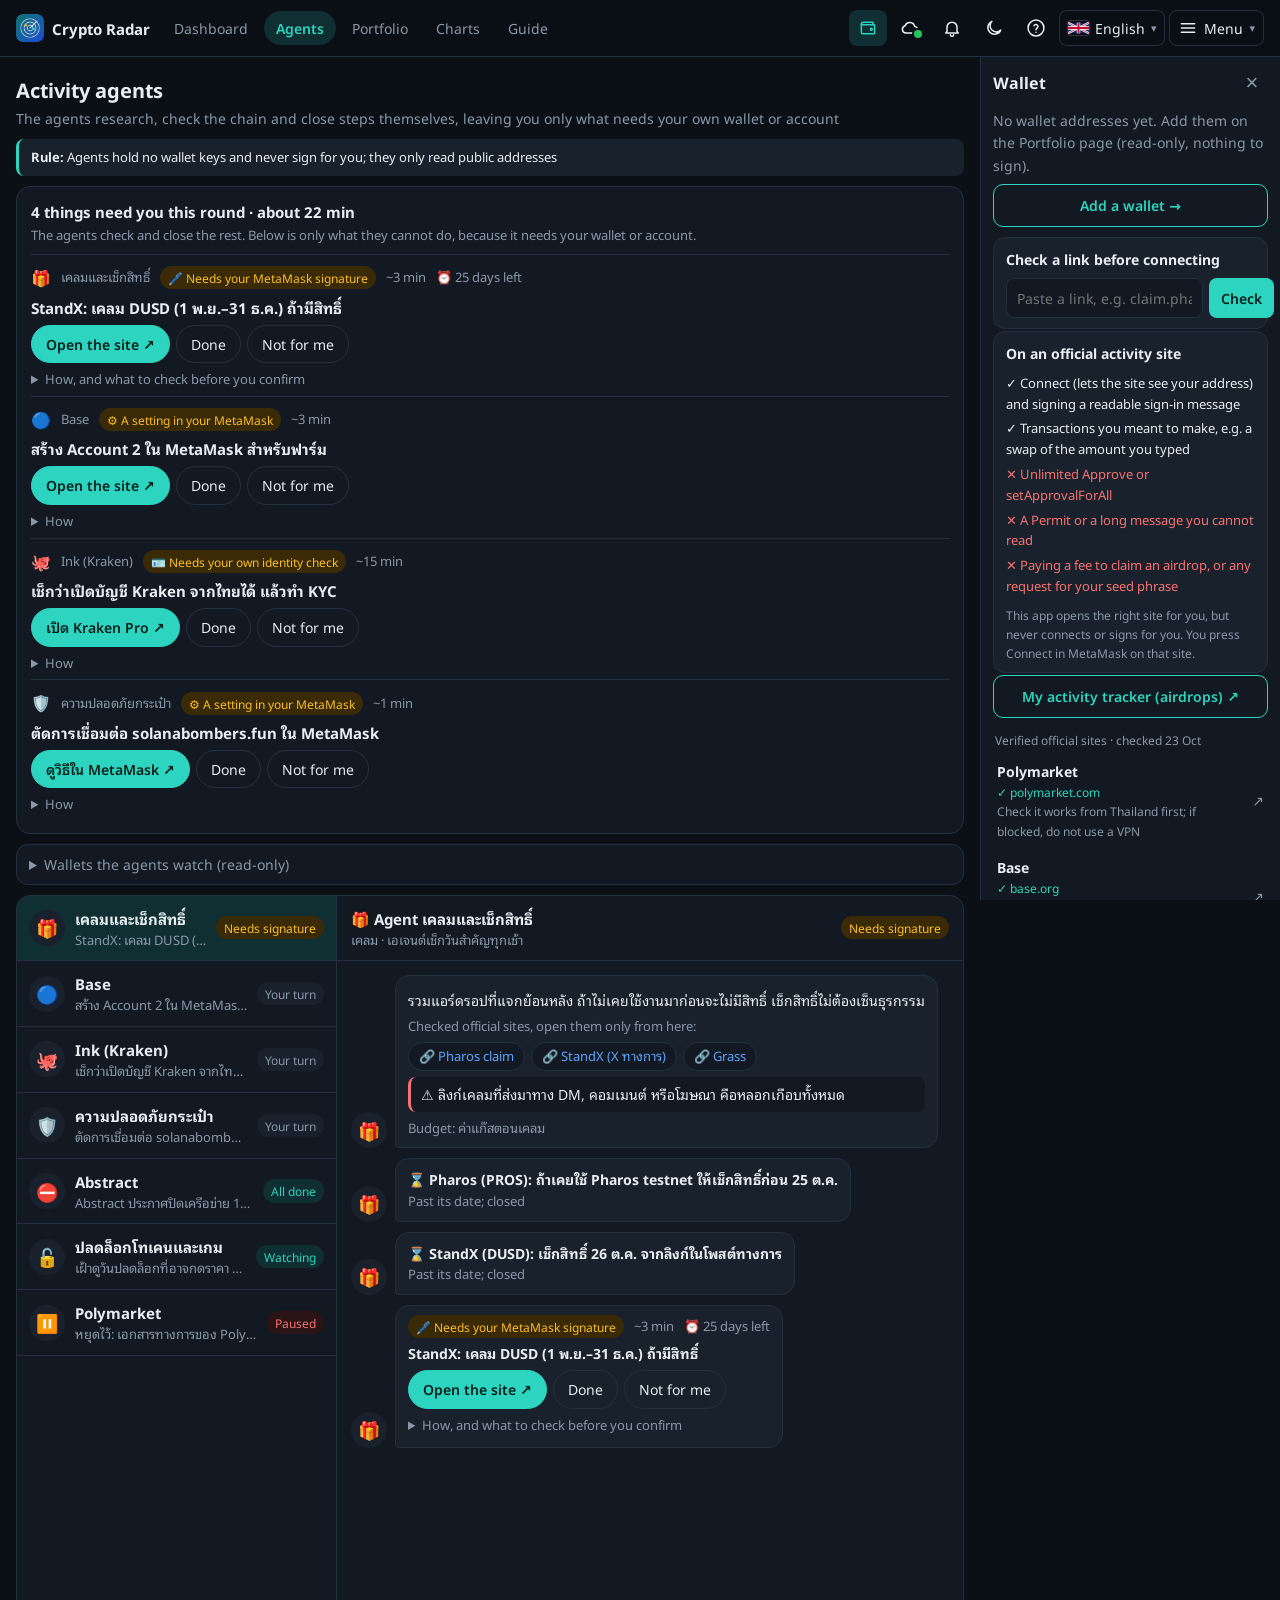
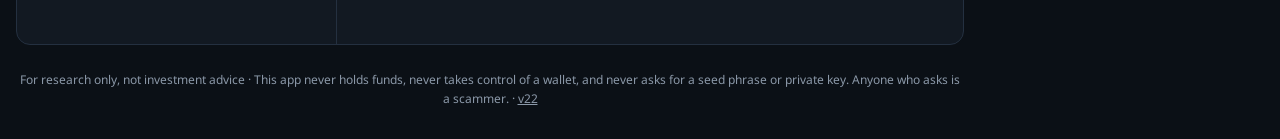
==== commit 49ce7d9e: "v22: agents do the checking, the user only signs The agents now run read-only checks on every app op" ====
--- a/agents.html
+++ b/agents.html
@@ -18,7 +18,10 @@
 .ag h1 { font-size: 20px; margin: 4px 0 2px; }
 .ag .lead { color: var(--muted); margin: 0 0 10px; font-size: 14px; }
 .rule { border-left: 3px solid var(--teal); background: var(--panel2); padding: 8px 12px; border-radius: 8px; margin: 0 0 10px; font-size: 13px; }
-.farm { display: flex; flex-wrap: wrap; gap: 8px; align-items: center; background: var(--panel); border: 1px solid var(--line); border-radius: 12px; padding: 10px 12px; margin-bottom: 10px; font-size: 14px; }
+.farm { background: var(--panel); border: 1px solid var(--line); border-radius: 12px; padding: 8px 12px; margin-bottom: 10px; font-size: 14px; }
+.farm summary { cursor: pointer; color: var(--muted); }
+.farm label { display: flex; flex-wrap: wrap; gap: 8px; align-items: center; margin-top: 8px; }
+.farm label span { min-width: 92px; }
 .farm input { flex: 1 1 260px; min-width: 0; background: var(--panel2); border: 1px solid var(--line); border-radius: 8px; color: var(--fg); font: inherit; font-size: 14px; padding: 7px 10px; }
 /* PM-style chat: agents on the left, the open conversation on the right; one pane at a time on a phone. */
 .shell { display: grid; grid-template-columns: 320px 1fr; height: calc(100vh - 150px); min-height: 480px; background: var(--panel); border: 1px solid var(--line); border-radius: 14px; overflow: hidden; }
@@ -48,15 +51,17 @@
 
 <main class="ag agc">
   <h1>เอเจนต์ทำกิจกรรมแทน</h1>
-  <p class="lead">เอเจนต์ 1 ตัวต่อ 1 กิจกรรม หาเงื่อนไข ตรวจลิงก์ เรียงขั้นตอน และทักคุณเมื่อถึงคิว</p>
-  <div class="rule"><b>กฎ:</b> เอเจนต์ไม่ถือกุญแจกระเป๋าและไม่เซ็นแทนคุณ ขั้นที่ต้องเซ็นจะมีกรอบสีส้ม บอกว่าหน้าต่าง MetaMask ควรเป็นแบบไหน กด "ฉันพร้อมเซ็น" แล้วทำตาม เซ็นเสร็จเอเจนต์จะตรวจบนเชนให้</div>
+  <p class="lead">เอเจนต์หาข้อมูล ตรวจบนเชน และปิดงานให้เอง เหลือให้คุณเฉพาะสิ่งที่ต้องใช้กระเป๋าหรือบัญชีของคุณ</p>
+  <div class="rule"><b>กฎ:</b> เอเจนต์ไม่ถือกุญแจกระเป๋าและไม่เซ็นแทนคุณ อ่านข้อมูลจากที่อยู่กระเป๋าอย่างเดียว</div>
 
-  <div class="farm">
-    <span>กระเป๋าฟาร์ม (ดูอย่างเดียว)</span>
-    <input id="farm" placeholder="วางที่อยู่ 0x... ของ Account 2" autocomplete="off" spellcheck="false">
-    <button class="btn" id="farm-save" type="button">บันทึก</button>
-    <span class="meta" id="farm-msg">เก็บไว้ในเครื่องนี้เท่านั้น ใช้ตรวจว่าธุรกรรมสำเร็จ</span>
-  </div>
+  <section id="ag-tasks"></section>
+
+  <details class="farm" id="wallets">
+    <summary>กระเป๋าที่เอเจนต์ดูอยู่ (อ่านอย่างเดียว)</summary>
+    <label><span>กระเป๋าฟาร์ม</span><input id="farm" placeholder="วางที่อยู่ 0x... ของ Account 2" autocomplete="off" spellcheck="false"></label>
+    <label><span>กระเป๋าหลัก</span><input id="main" placeholder="วางที่อยู่ 0x... ของกระเป๋าหลัก" autocomplete="off" spellcheck="false"></label>
+    <span class="meta" id="farm-msg">เก็บไว้ในเครื่องนี้เท่านั้น ใช้ดูว่าทำอะไรไปแล้วบนเชน</span>
+  </details>
 
   <div class="shell" id="ag-shell">
     <nav class="alist" id="ag-list"><p class="loading">กำลังโหลด…</p></nav>
--- a/css/app.css
+++ b/css/app.css
@@ -288,6 +288,20 @@
 .agc .links { display: flex; flex-wrap: wrap; gap: 6px; margin: 6px 0; }
 .agc .links a { background: var(--panel); border: 1px solid var(--line); border-radius: 999px; padding: 3px 10px; font-size: 13px; text-decoration: none; }
 .agc .danger { border-left: 3px solid #f87171; background: var(--panel); padding: 6px 10px; border-radius: 8px; margin: 6px 0; }
+.agc .round { background: var(--panel); border: 1px solid var(--line); border-radius: 14px; padding: 12px 14px; margin-bottom: 10px; }
+.agc .round > .meta { margin: 2px 0 8px; }
+.agc .task { border-top: 1px solid var(--line); padding: 10px 0 4px; }
+.agc .msg .task { border-top: 0; padding: 0; }
+.agc .task .tline { display: flex; flex-wrap: wrap; gap: 6px 10px; align-items: center; font-size: 13px; }
+.agc .task .tav { font-size: 16px; }
+.agc .task .ttl { display: block; margin: 4px 0 2px; }
+.agc .pill.need { background: #3b2a06; color: #fbbf24; }
+.agc .task .found { background: var(--panel2); border-radius: 8px; padding: 6px 10px; margin: 6px 0; font-size: 13px; }
+.agc .task a.btn { display: inline-block; text-decoration: none; }
+.agc .task .replies { justify-content: flex-start; margin: 6px 0 0; }
+.agc details.how { margin: 6px 0 2px; font-size: 13px; }
+.agc details.how summary { cursor: pointer; color: var(--muted); }
+.agpop .round { border: 0; padding: 4px 2px 8px; margin: 0; }
 .agc .facts { border: 1px solid #f59e0b; border-radius: 10px; padding: 8px 10px; margin-top: 6px; }
 .agc .chk { display: block; margin: 4px 0; }
 .agc .no { color: #f87171; margin-top: 6px; }
